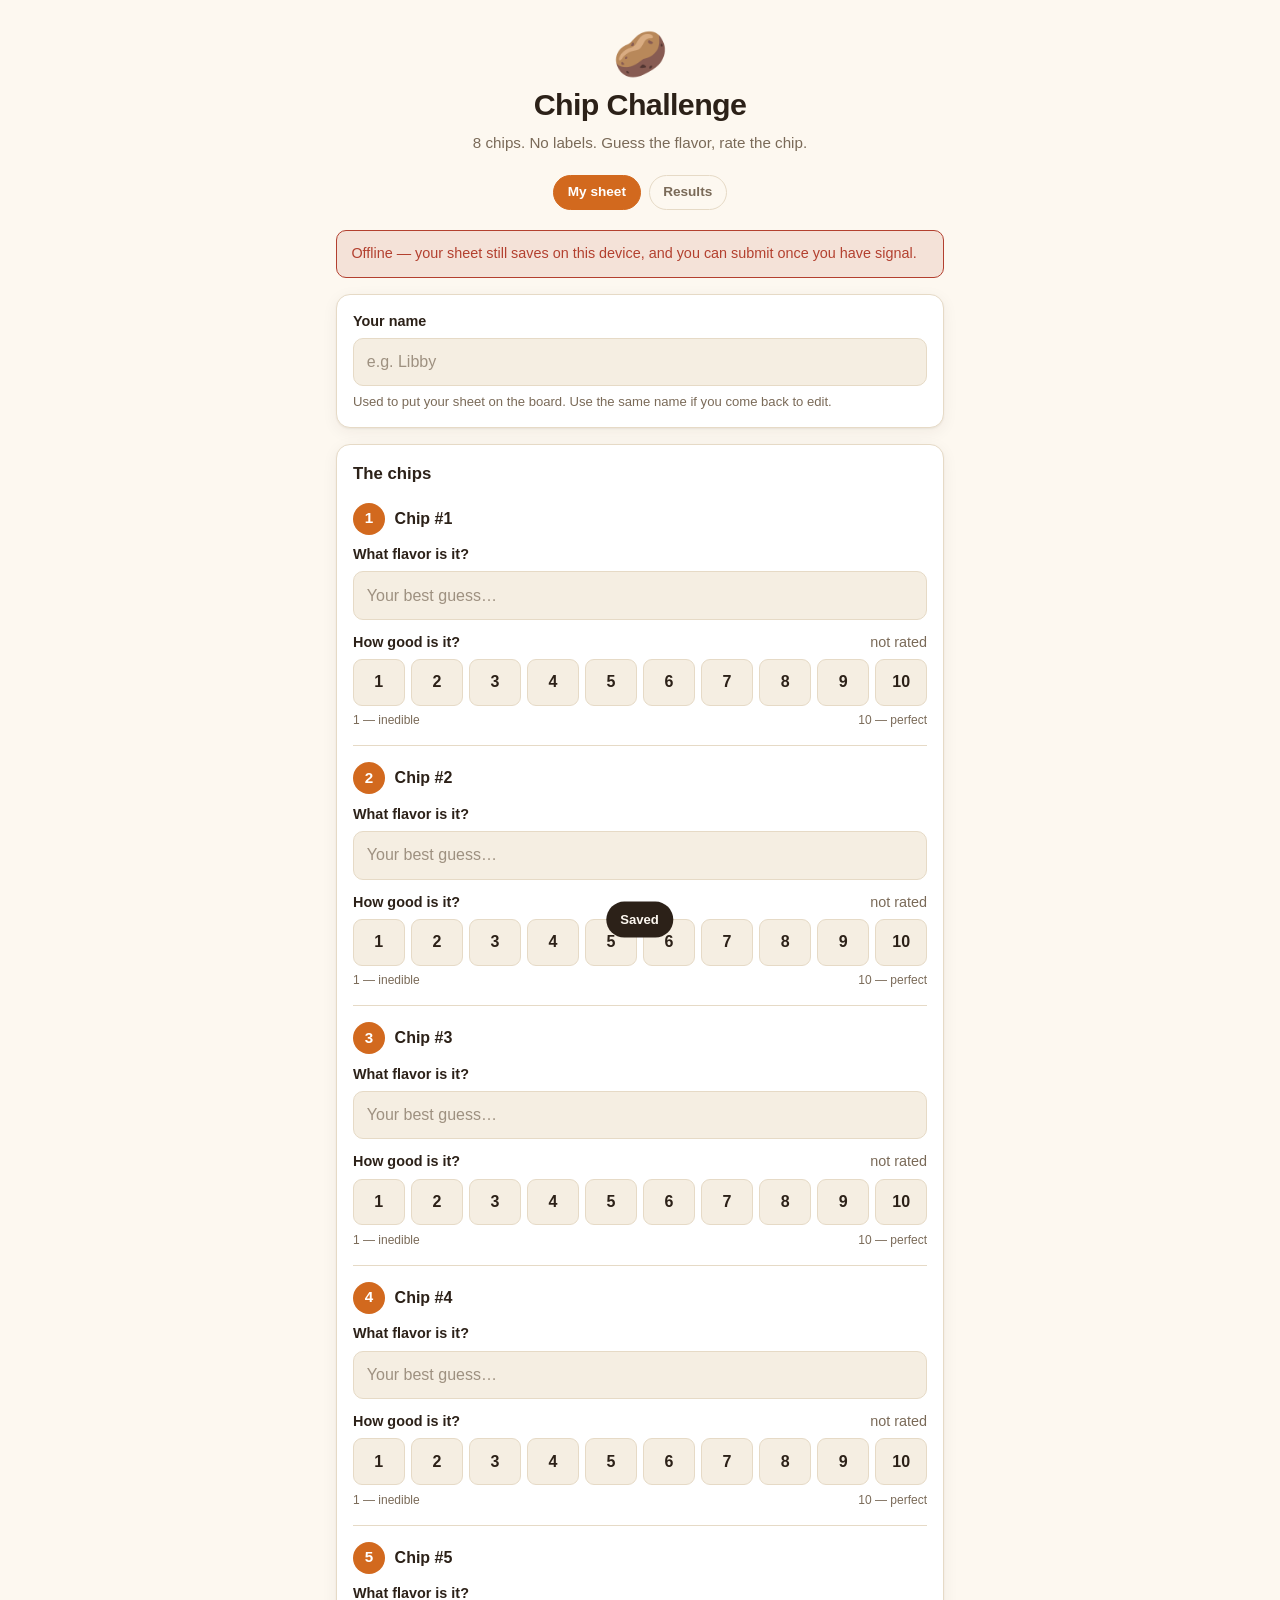
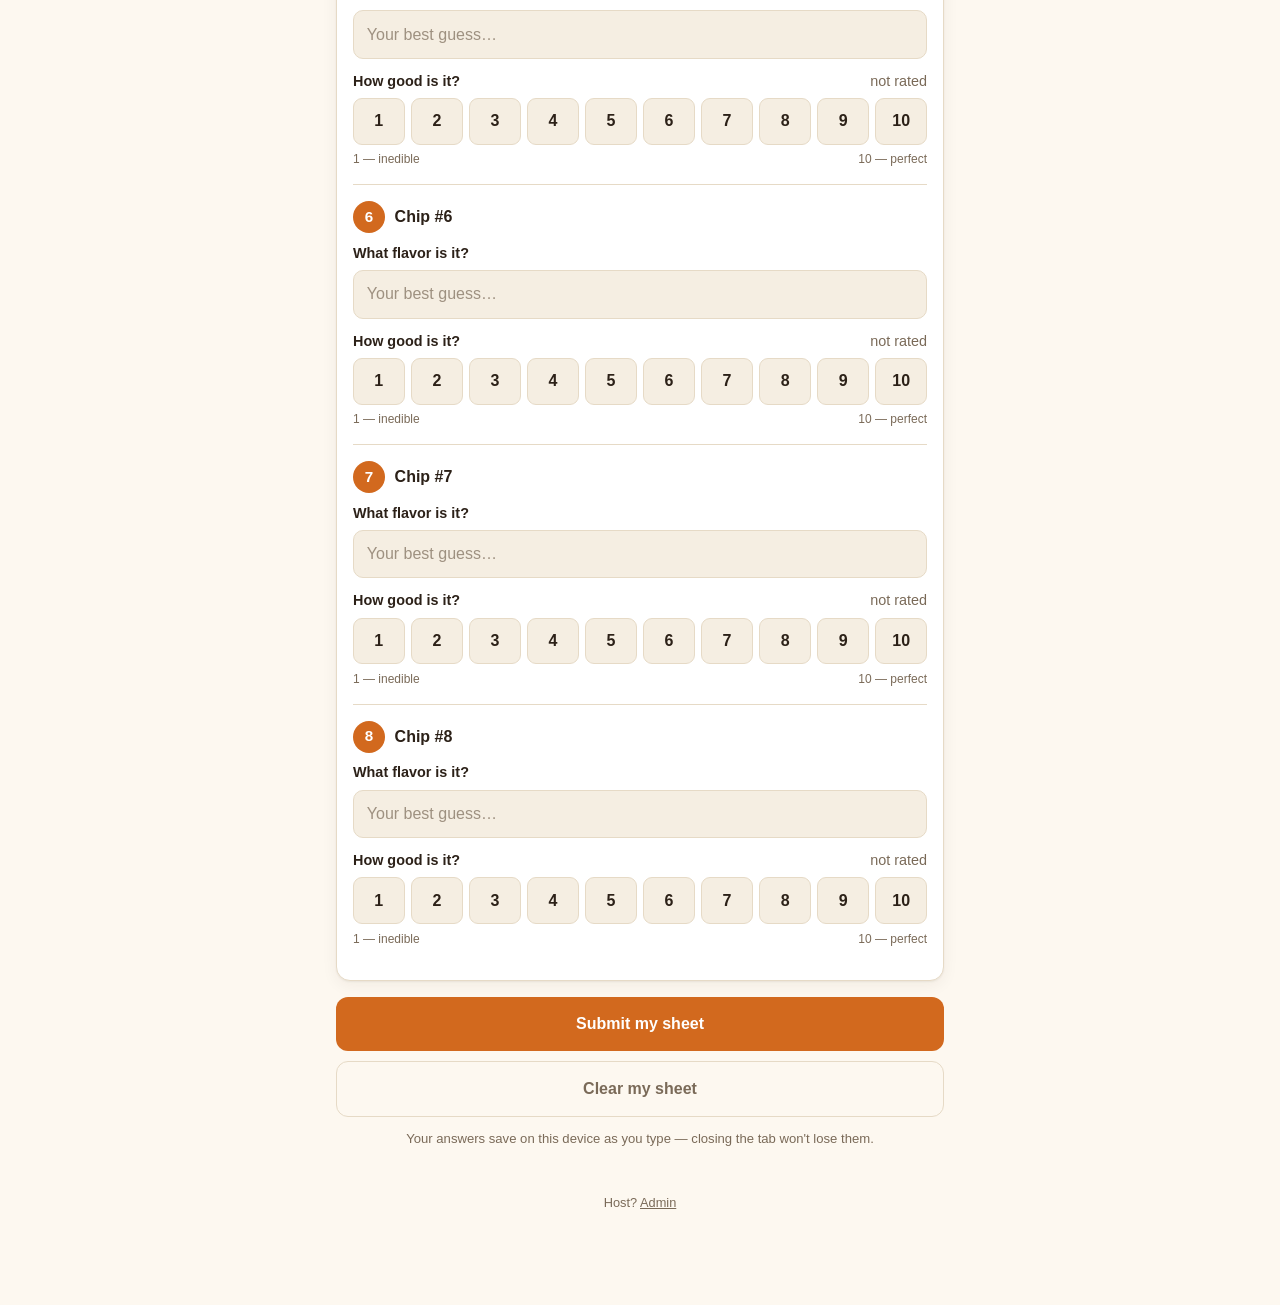
==== index.html @ 3f06c327 "Chip Challenge — blind chip taste test scorecard Eight unlabeled chips: guests guess the flavor and " ====
<!DOCTYPE html>
<html lang="en">
<head>
<meta charset="utf-8">
<meta name="viewport" content="width=device-width, initial-scale=1">
<title>Chip Challenge — Blind Taste Test</title>
<meta name="description" content="Guess the flavor, rank the chip. A blind taste test scorecard.">
<meta name="theme-color" content="#d2691e">
<link rel="icon" href="data:image/svg+xml,<svg xmlns='http://www.w3.org/2000/svg' viewBox='0 0 100 100'><text y='.9em' font-size='90'>🥔</text></svg>">
<link rel="stylesheet" href="css/style.css">
</head>
<body>

<header class="hero">
  <span class="chip-emoji">🥔</span>
  <h1 id="event-name">Chip Challenge</h1>
  <p id="tagline">No labels. Guess the flavor, rate the chip.</p>
</header>

<main class="wrap">

  <nav class="tabs">
    <a href="index.html" class="active">My sheet</a>
    <a href="results.html" id="results-link">Results</a>
  </nav>

  <div id="banner" class="banner"></div>

  <form id="sheet" autocomplete="off">

    <section class="card">
      <label class="field" for="player-name">Your name</label>
      <input type="text" id="player-name" name="player-name" placeholder="e.g. Libby"
             maxlength="40" autocapitalize="words" required>
      <p class="hint">Used to put your sheet on the board. Use the same name if you come back to edit.</p>
    </section>

    <section class="card" id="chips">
      <h2>The chips</h2>
      <!-- rows injected by js/form.js -->
    </section>

    <button type="submit" class="btn" id="submit-btn">Submit my sheet</button>
    <button type="button" class="btn ghost" id="clear-btn">Clear my sheet</button>

    <p class="hint" style="text-align:center;margin-top:.75rem">
      Your answers save on this device as you type — closing the tab won't lose them.
    </p>
  </form>

</main>

<div class="saved-pill" id="saved-pill">Saved</div>

<footer class="foot">
  <p>Host? <a href="admin.html">Admin</a></p>
</footer>

<script src="js/config.js"></script>
<script src="js/form.js"></script>
</body>
</html>
---- css/style.css ----
/* Chip Challenge — one stylesheet for all three pages. Mobile first:
   most people will fill this in one-handed, holding a chip in the other. */

:root {
  --bg:        #fdf8f0;
  --bg-card:   #ffffff;
  --bg-sunk:   #f5eee2;
  --ink:       #2c2118;
  --ink-soft:  #7a6a58;
  --line:      #e6dac6;
  --accent:    #d2691e;   /* paprika */
  --gold:      #e0a800;
  --good:      #2e7d4f;
  --bad:       #b3402f;
  --shadow:    0 1px 2px rgba(44,33,24,.06), 0 4px 16px rgba(44,33,24,.06);
  --radius:    14px;
}

@media (prefers-color-scheme: dark) {
  :root {
    --bg:        #17130f;
    --bg-card:   #221c16;
    --bg-sunk:   #2c241c;
    --ink:       #f2e9dc;
    --ink-soft:  #a8988a;
    --line:      #3a3027;
    --accent:    #f08b3a;
    --gold:      #f5c542;
    --good:      #5cbb85;
    --bad:       #e8735c;
    --shadow:    0 1px 2px rgba(0,0,0,.3), 0 4px 18px rgba(0,0,0,.35);
  }
}

* { box-sizing: border-box; }

body {
  margin: 0;
  padding: 0 0 5rem;
  background: var(--bg);
  color: var(--ink);
  font: 16px/1.5 ui-rounded, "SF Pro Rounded", -apple-system, BlinkMacSystemFont,
        "Segoe UI", Roboto, "Helvetica Neue", sans-serif;
  -webkit-text-size-adjust: 100%;
}

.wrap { max-width: 640px; margin: 0 auto; padding: 0 1rem; }
.wide { max-width: 900px; }

/* ------------------------------------------------------------------ header */

header.hero {
  text-align: center;
  padding: 2rem 1rem 1.25rem;
}
header.hero .chip-emoji { font-size: 2.75rem; line-height: 1; display: block; }
header.hero h1 {
  margin: .4rem 0 .25rem;
  font-size: 1.9rem;
  letter-spacing: -.02em;
}
header.hero p { margin: 0; color: var(--ink-soft); font-size: .95rem; }

/* ------------------------------------------------------------------ cards */

.card {
  background: var(--bg-card);
  border: 1px solid var(--line);
  border-radius: var(--radius);
  box-shadow: var(--shadow);
  padding: 1rem;
  margin-bottom: 1rem;
}

.card h2 { margin: 0 0 .75rem; font-size: 1.05rem; }

/* ------------------------------------------------------------------ inputs */

label.field { display: block; margin-bottom: .35rem; font-weight: 600; font-size: .9rem; }

input[type="text"] {
  width: 100%;
  padding: .7rem .8rem;
  font: inherit;
  color: var(--ink);
  background: var(--bg-sunk);
  border: 1px solid var(--line);
  border-radius: 10px;
}
input[type="text"]:focus {
  outline: 2px solid var(--accent);
  outline-offset: 1px;
  background: var(--bg-card);
}
input::placeholder { color: var(--ink-soft); opacity: .7; }

.hint { font-size: .82rem; color: var(--ink-soft); margin: .35rem 0 0; }

/* ------------------------------------------------------------------ chip rows */

.chip-row { border-top: 1px solid var(--line); padding: 1rem 0; }
.chip-row:first-of-type { border-top: 0; padding-top: .25rem; }

.chip-head {
  display: flex;
  align-items: center;
  gap: .6rem;
  margin-bottom: .6rem;
}
.chip-badge {
  flex: 0 0 auto;
  width: 2rem; height: 2rem;
  border-radius: 50%;
  background: var(--accent);
  color: #fff;
  font-weight: 700;
  display: grid;
  place-items: center;
  font-size: .95rem;
}
.chip-head .chip-title { font-weight: 700; }

.rank-label {
  display: flex;
  justify-content: space-between;
  align-items: baseline;
  margin: .75rem 0 .35rem;
  font-weight: 600;
  font-size: .9rem;
}
.rank-label .rank-readout { color: var(--accent); font-variant-numeric: tabular-nums; }
.rank-label .rank-readout.empty { color: var(--ink-soft); font-weight: 400; }

.ranks {
  display: grid;
  grid-template-columns: repeat(5, 1fr);
  gap: .4rem;
}
@media (min-width: 520px) { .ranks { grid-template-columns: repeat(10, 1fr); } }

.ranks button {
  appearance: none;
  padding: .65rem 0;
  font: inherit;
  font-weight: 600;
  font-variant-numeric: tabular-nums;
  color: var(--ink);
  background: var(--bg-sunk);
  border: 1px solid var(--line);
  border-radius: 9px;
  cursor: pointer;
  transition: transform .06s ease, background .12s ease;
}
.ranks button:active { transform: scale(.94); }
.ranks button[aria-pressed="true"] {
  background: var(--accent);
  border-color: var(--accent);
  color: #fff;
}

.scale-ends {
  display: flex;
  justify-content: space-between;
  font-size: .75rem;
  color: var(--ink-soft);
  margin-top: .35rem;
}

/* ------------------------------------------------------------------ buttons */

.btn {
  display: inline-flex;
  align-items: center;
  justify-content: center;
  gap: .45rem;
  width: 100%;
  padding: .95rem 1rem;
  font: inherit;
  font-weight: 700;
  color: #fff;
  background: var(--accent);
  border: 0;
  border-radius: 12px;
  cursor: pointer;
}
.btn:disabled { opacity: .5; cursor: not-allowed; }
.btn.secondary {
  background: transparent;
  color: var(--accent);
  border: 1.5px solid var(--accent);
}
.btn.ghost {
  background: transparent;
  color: var(--ink-soft);
  border: 1px solid var(--line);
  font-weight: 600;
}
.btn + .btn { margin-top: .6rem; }

/* ------------------------------------------------------------------ status */

.saved-pill {
  position: fixed;
  left: 50%;
  bottom: 1rem;
  transform: translateX(-50%) translateY(150%);
  background: var(--ink);
  color: var(--bg);
  padding: .5rem .9rem;
  border-radius: 999px;
  font-size: .82rem;
  font-weight: 600;
  transition: transform .25s ease;
  z-index: 40;
  pointer-events: none;
}
.saved-pill.show { transform: translateX(-50%) translateY(0); }

.banner {
  border-radius: 10px;
  padding: .75rem .9rem;
  font-size: .9rem;
  margin-bottom: 1rem;
  border: 1px solid;
}
.banner.info  { background: color-mix(in srgb, var(--accent) 10%, transparent); border-color: var(--accent); }
.banner.error { background: color-mix(in srgb, var(--bad) 12%, transparent);   border-color: var(--bad); color: var(--bad); }
.banner.ok    { background: color-mix(in srgb, var(--good) 12%, transparent);  border-color: var(--good); }
.banner:empty { display: none; }

/* ------------------------------------------------------------------ results */

.locked {
  text-align: center;
  padding: 3rem 1rem;
  color: var(--ink-soft);
}
.locked .lock-emoji { font-size: 3rem; display: block; margin-bottom: .5rem; }

.stat-strip {
  display: grid;
  grid-template-columns: repeat(auto-fit, minmax(120px, 1fr));
  gap: .6rem;
  margin-bottom: 1rem;
}
.stat {
  background: var(--bg-card);
  border: 1px solid var(--line);
  border-radius: var(--radius);
  padding: .8rem;
  text-align: center;
}
.stat .n { font-size: 1.6rem; font-weight: 800; line-height: 1.1; font-variant-numeric: tabular-nums; }
.stat .k { font-size: .75rem; color: var(--ink-soft); text-transform: uppercase; letter-spacing: .04em; }

table.tbl { width: 100%; border-collapse: collapse; font-size: .9rem; }
table.tbl th, table.tbl td {
  text-align: left;
  padding: .55rem .5rem;
  border-bottom: 1px solid var(--line);
  vertical-align: top;
}
table.tbl th { font-size: .75rem; text-transform: uppercase; letter-spacing: .04em; color: var(--ink-soft); }
table.tbl td.num, table.tbl th.num { text-align: right; font-variant-numeric: tabular-nums; }
.scroll-x { overflow-x: auto; margin: 0 -.25rem; padding: 0 .25rem; }

.medal { font-size: 1rem; }

.bar {
  height: 7px;
  border-radius: 4px;
  background: var(--accent);
  min-width: 3px;
  display: block;
}
.bar-cell { width: 42%; }
.bar-wrap { background: var(--bg-sunk); border-radius: 4px; }

/* On a phone the bar is the first thing worth losing — the numbers stay. */
@media (max-width: 479px) {
  .bar-cell { display: none; }
}

/* Name in a fixed gutter, guess free to wrap in the rest, verdict on its own
   line underneath. A flex row here squeezed long flavors to one word per line. */
.guess {
  display: grid;
  grid-template-columns: 5.5rem 1fr;
  column-gap: .5rem;
  row-gap: .15rem;
  align-items: baseline;
  padding: .45rem 0;
  border-bottom: 1px dashed var(--line);
  font-size: .9rem;
}
.guess:last-child { border-bottom: 0; }
.guess .who { font-weight: 700; overflow-wrap: anywhere; }
.guess .what { overflow-wrap: anywhere; }
.guess .what.blank { color: var(--ink-soft); font-style: italic; }
.guess .meta {
  grid-column: 2;
  display: flex;
  align-items: center;
  gap: .4rem;
  flex-wrap: wrap;
}
.guess .note { grid-column: 2; font-style: italic; }

@media (min-width: 520px) {
  .guess { grid-template-columns: 6.5rem 1fr auto; }
  .guess .meta { grid-column: 3; grid-row: 1; }
}
.mark { font-weight: 700; }
.mark.yes { color: var(--good); }
.mark.no  { color: var(--bad); }

.tag {
  font-size: .68rem;
  text-transform: uppercase;
  letter-spacing: .05em;
  padding: .1rem .4rem;
  border-radius: 5px;
  border: 1px solid var(--line);
  color: var(--ink-soft);
}
.tag.claude { border-color: var(--accent); color: var(--accent); }
.tag.host   { border-color: var(--gold);   color: var(--gold); }

.answer-line {
  background: var(--bg-sunk);
  border-radius: 9px;
  padding: .5rem .7rem;
  margin-bottom: .6rem;
  font-size: .92rem;
}
.answer-line strong { color: var(--accent); }

details.chip-detail { border-top: 1px solid var(--line); padding: .35rem 0; }
details.chip-detail > summary {
  cursor: pointer;
  padding: .6rem .2rem;
  font-weight: 700;
  display: flex;
  align-items: center;
  gap: .5rem;
  list-style: none;
}
details.chip-detail > summary::-webkit-details-marker { display: none; }
details.chip-detail > summary::after { content: '▾'; margin-left: auto; color: var(--ink-soft); }
details.chip-detail[open] > summary::after { content: '▴'; }
details.chip-detail .avg { color: var(--ink-soft); font-weight: 500; font-size: .85rem; }

nav.tabs {
  display: flex;
  gap: .5rem;
  justify-content: center;
  margin-bottom: 1.25rem;
  flex-wrap: wrap;
}
nav.tabs a {
  text-decoration: none;
  color: var(--ink-soft);
  border: 1px solid var(--line);
  padding: .4rem .85rem;
  border-radius: 999px;
  font-size: .85rem;
  font-weight: 600;
}
nav.tabs a.active { background: var(--accent); border-color: var(--accent); color: #fff; }

footer.foot {
  text-align: center;
  color: var(--ink-soft);
  font-size: .8rem;
  padding: 2rem 1rem 0;
}
footer.foot a { color: var(--ink-soft); }

/* ------------------------------------------------------------------ admin */

.admin-answer-row {
  display: flex;
  align-items: center;
  gap: .6rem;
  margin-bottom: .5rem;
}
.admin-answer-row .chip-badge { width: 1.75rem; height: 1.75rem; font-size: .85rem; }

.switch-row {
  display: flex;
  align-items: center;
  justify-content: space-between;
  gap: 1rem;
  padding: .5rem 0;
}
.switch-row .switch-label { font-weight: 700; }
.switch-row .switch-sub { font-size: .82rem; color: var(--ink-soft); font-weight: 400; }

.toggle-correct {
  appearance: none;
  border: 1px solid var(--line);
  background: var(--bg-sunk);
  color: var(--ink-soft);
  border-radius: 6px;
  padding: .1rem .45rem;
  font: inherit;
  font-size: .75rem;
  cursor: pointer;
}
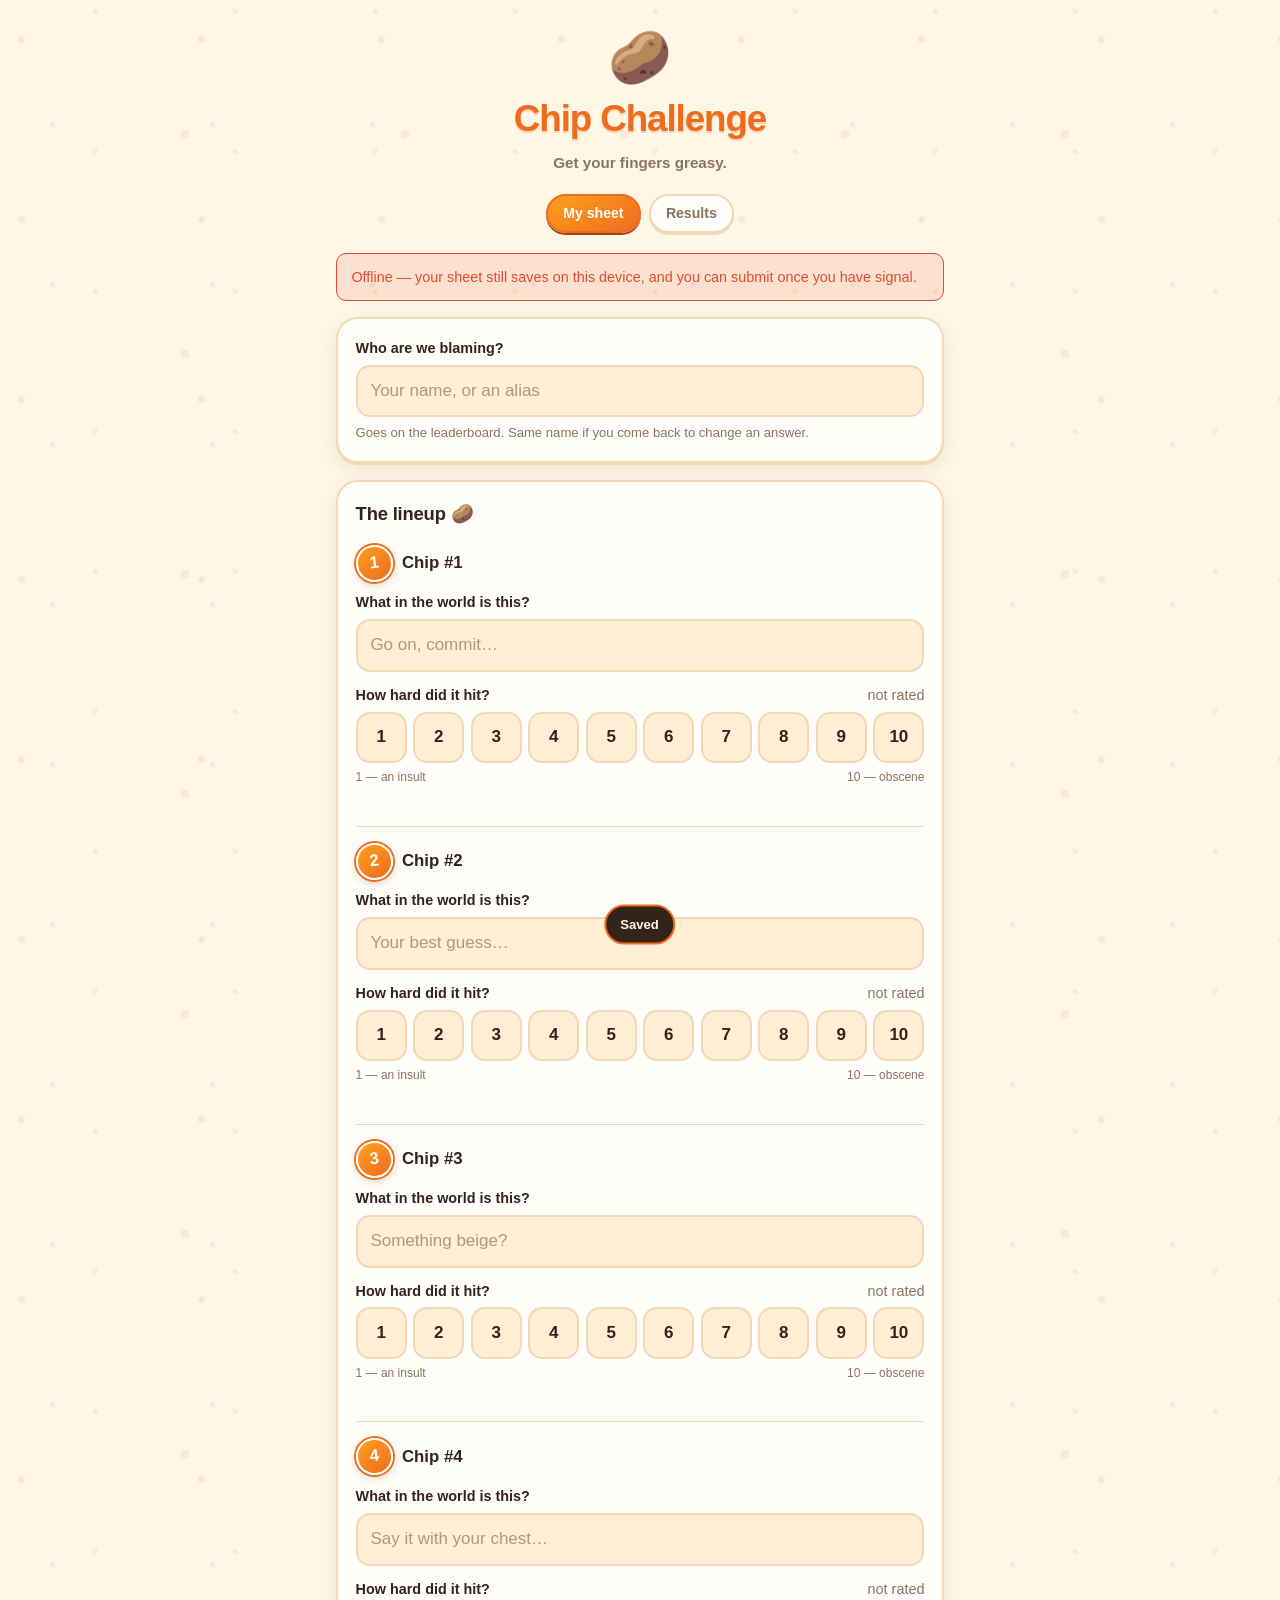
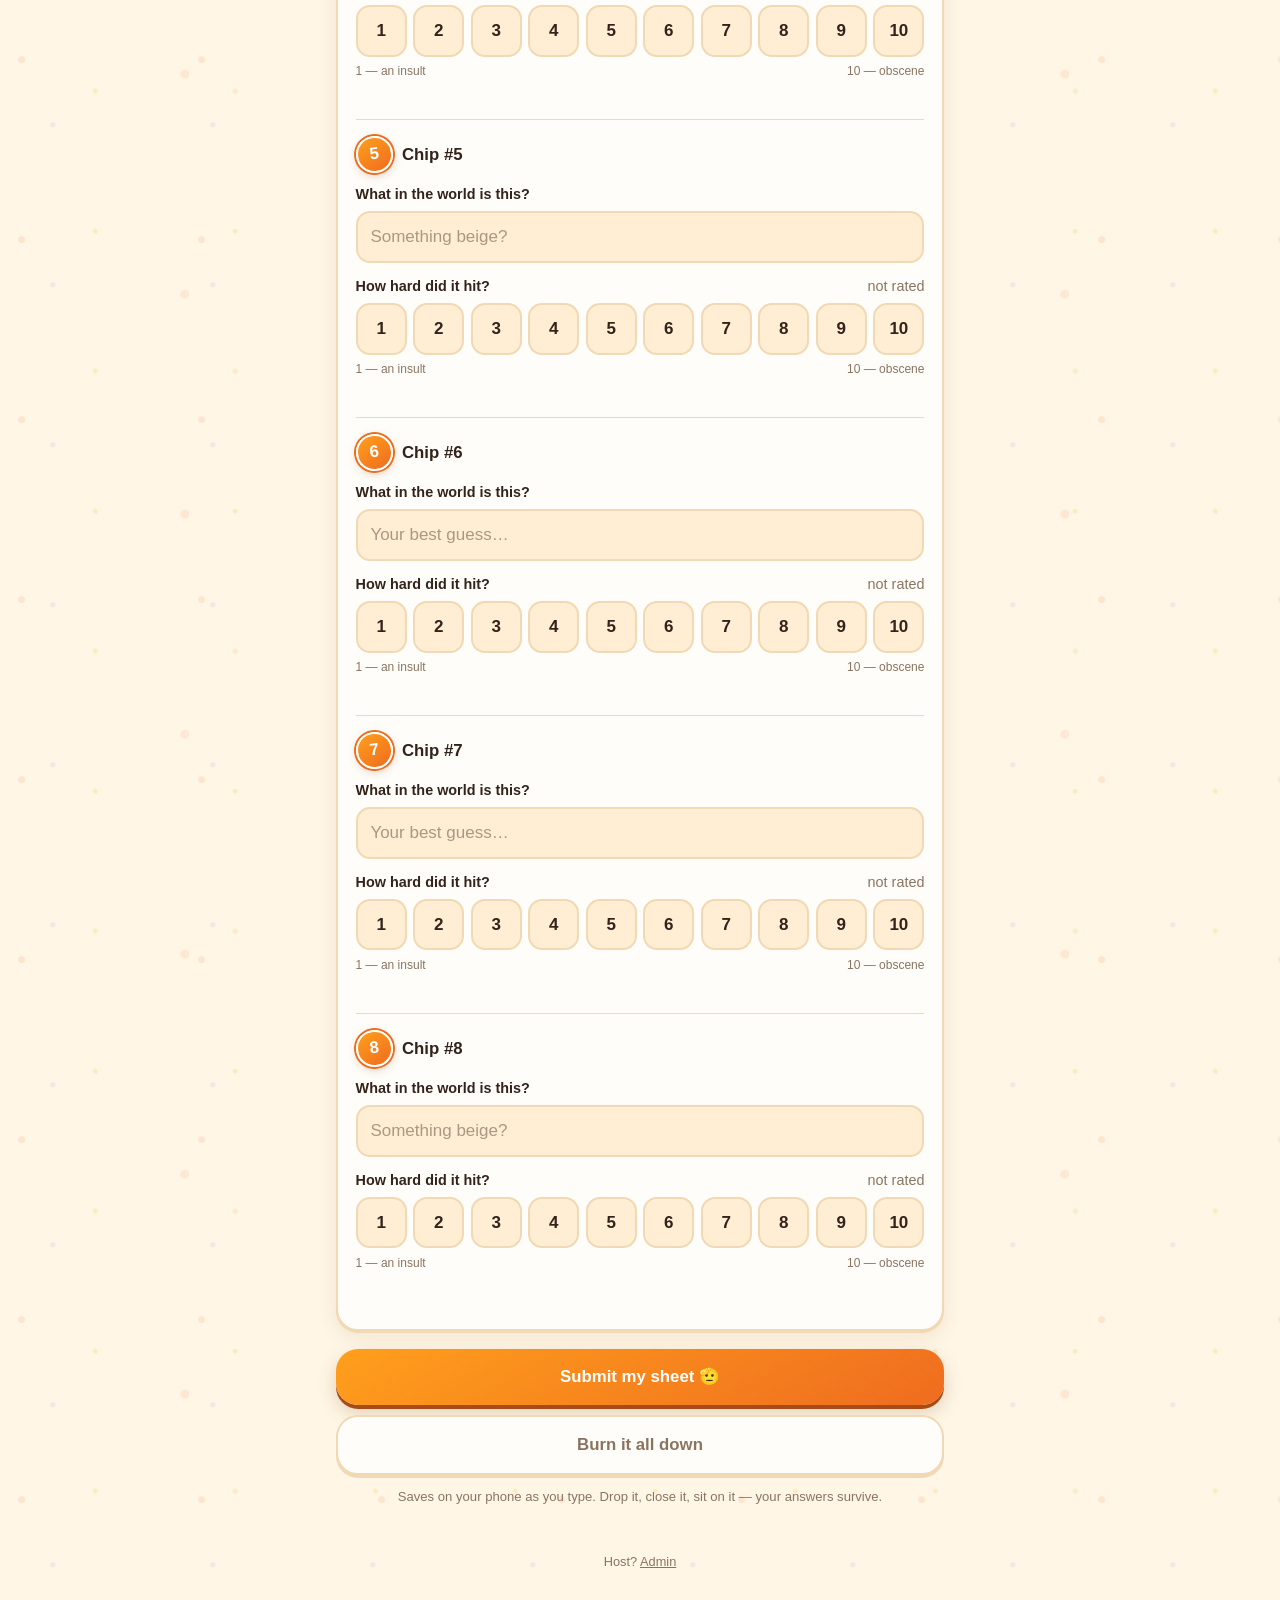
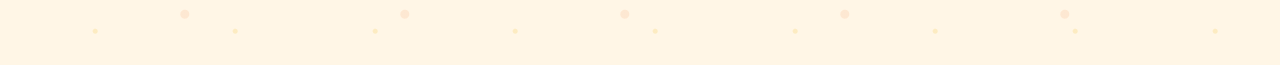
==== commit b4737dd2: "Give it a personality: bubbly styling and jokes for grown-ups Chunkier everything — 22px radii, stic" ====
--- a/index.html
+++ b/index.html
@@ -7,14 +7,14 @@
 <meta name="description" content="Guess the flavor, rank the chip. A blind taste test scorecard.">
 <meta name="theme-color" content="#d2691e">
 <link rel="icon" href="data:image/svg+xml,<svg xmlns='http://www.w3.org/2000/svg' viewBox='0 0 100 100'><text y='.9em' font-size='90'>🥔</text></svg>">
-<link rel="stylesheet" href="css/style.css">
+<link rel="stylesheet" href="css/style.css?v=202608161436">
 </head>
 <body>
 
 <header class="hero">
   <span class="chip-emoji">🥔</span>
   <h1 id="event-name">Chip Challenge</h1>
-  <p id="tagline">No labels. Guess the flavor, rate the chip.</p>
+  <p id="tagline" class="tagline">No labels. Guess the flavor, rate the chip.</p>
 </header>
 
 <main class="wrap">
@@ -29,22 +29,22 @@
   <form id="sheet" autocomplete="off">
 
     <section class="card">
-      <label class="field" for="player-name">Your name</label>
-      <input type="text" id="player-name" name="player-name" placeholder="e.g. Libby"
+      <label class="field" for="player-name">Who are we blaming?</label>
+      <input type="text" id="player-name" name="player-name" placeholder="Your name, or an alias"
              maxlength="40" autocapitalize="words" required>
-      <p class="hint">Used to put your sheet on the board. Use the same name if you come back to edit.</p>
+      <p class="hint">Goes on the leaderboard. Same name if you come back to change an answer.</p>
     </section>
 
     <section class="card" id="chips">
-      <h2>The chips</h2>
+      <h2>The lineup 🥔</h2>
       <!-- rows injected by js/form.js -->
     </section>
 
-    <button type="submit" class="btn" id="submit-btn">Submit my sheet</button>
-    <button type="button" class="btn ghost" id="clear-btn">Clear my sheet</button>
+    <button type="submit" class="btn" id="submit-btn">Submit my sheet 🫡</button>
+    <button type="button" class="btn ghost" id="clear-btn">Burn it all down</button>
 
     <p class="hint" style="text-align:center;margin-top:.75rem">
-      Your answers save on this device as you type — closing the tab won't lose them.
+      Saves on your phone as you type. Drop it, close it, sit on it — your answers survive.
     </p>
   </form>
 
@@ -56,7 +56,8 @@
   <p>Host? <a href="admin.html">Admin</a></p>
 </footer>
 
-<script src="js/config.js"></script>
-<script src="js/form.js"></script>
+<script src="js/config.js?v=202608161436"></script>
+<script src="js/flavor.js?v=202608161436"></script>
+<script src="js/form.js?v=202608161436"></script>
 </body>
 </html>
--- a/css/style.css
+++ b/css/style.css
@@ -2,33 +2,40 @@
    most people will fill this in one-handed, holding a chip in the other. */
 
 :root {
-  --bg:        #fdf8f0;
-  --bg-card:   #ffffff;
-  --bg-sunk:   #f5eee2;
-  --ink:       #2c2118;
-  --ink-soft:  #7a6a58;
-  --line:      #e6dac6;
-  --accent:    #d2691e;   /* paprika */
-  --gold:      #e0a800;
-  --good:      #2e7d4f;
-  --bad:       #b3402f;
-  --shadow:    0 1px 2px rgba(44,33,24,.06), 0 4px 16px rgba(44,33,24,.06);
-  --radius:    14px;
+  --bg:        #fff6e6;
+  --bg-card:   #fffdf9;
+  --bg-sunk:   #ffeed4;
+  --ink:       #33231a;
+  --ink-soft:  #8a7460;
+  --line:      #f0d9b4;
+  --accent:    #ef6c1f;   /* nacho orange */
+  --accent-2:  #ff9f1c;   /* cheese dust */
+  --grape:     #8b5cf6;   /* soda purple */
+  --gold:      #f2b705;
+  --good:      #2f9e5f;
+  --bad:       #e04b32;
+  --shadow:    0 2px 0 var(--line), 0 6px 18px rgba(120,72,20,.10);
+  --shadow-pop:0 4px 0 var(--line), 0 10px 24px rgba(120,72,20,.16);
+  --radius:    22px;
+  --radius-sm: 14px;
 }
 
 @media (prefers-color-scheme: dark) {
   :root {
-    --bg:        #17130f;
-    --bg-card:   #221c16;
-    --bg-sunk:   #2c241c;
-    --ink:       #f2e9dc;
-    --ink-soft:  #a8988a;
-    --line:      #3a3027;
-    --accent:    #f08b3a;
-    --gold:      #f5c542;
-    --good:      #5cbb85;
-    --bad:       #e8735c;
-    --shadow:    0 1px 2px rgba(0,0,0,.3), 0 4px 18px rgba(0,0,0,.35);
+    --bg:        #1a1410;
+    --bg-card:   #261e18;
+    --bg-sunk:   #33281f;
+    --ink:       #fdf0e0;
+    --ink-soft:  #b6a293;
+    --line:      #46372b;
+    --accent:    #ff8f43;
+    --accent-2:  #ffb454;
+    --grape:     #a78bfa;
+    --gold:      #ffd166;
+    --good:      #5fd18f;
+    --bad:       #ff7a5f;
+    --shadow:    0 2px 0 var(--line), 0 6px 18px rgba(0,0,0,.4);
+    --shadow-pop:0 4px 0 var(--line), 0 10px 24px rgba(0,0,0,.5);
   }
 }
 
@@ -37,9 +44,16 @@
 body {
   margin: 0;
   padding: 0 0 5rem;
-  background: var(--bg);
+  background-color: var(--bg);
+  /* Scattered crumbs. Cheap, tiles forever, no image request. */
+  background-image:
+    radial-gradient(circle at 12% 22%, color-mix(in srgb, var(--accent) 12%, transparent) 0 3px, transparent 4px),
+    radial-gradient(circle at 68% 8%,  color-mix(in srgb, var(--gold)   16%, transparent) 0 2px, transparent 3px),
+    radial-gradient(circle at 84% 61%, color-mix(in srgb, var(--accent) 10%, transparent) 0 4px, transparent 5px),
+    radial-gradient(circle at 33% 78%, color-mix(in srgb, var(--grape)  10%, transparent) 0 2px, transparent 3px);
+  background-size: 180px 180px, 140px 140px, 220px 220px, 160px 160px;
   color: var(--ink);
-  font: 16px/1.5 ui-rounded, "SF Pro Rounded", -apple-system, BlinkMacSystemFont,
+  font: 17px/1.55 ui-rounded, "SF Pro Rounded", -apple-system, BlinkMacSystemFont,
         "Segoe UI", Roboto, "Helvetica Neue", sans-serif;
   -webkit-text-size-adjust: 100%;
 }
@@ -53,11 +67,27 @@
   text-align: center;
   padding: 2rem 1rem 1.25rem;
 }
-header.hero .chip-emoji { font-size: 2.75rem; line-height: 1; display: block; }
+header.hero .chip-emoji {
+  font-size: 3.2rem;
+  line-height: 1;
+  display: block;
+  animation: wobble 3.2s ease-in-out infinite;
+  transform-origin: 50% 80%;
+}
+@keyframes wobble {
+  0%, 100% { transform: rotate(-6deg) translateY(0); }
+  50%      { transform: rotate(6deg)  translateY(-6px); }
+}
+@media (prefers-reduced-motion: reduce) {
+  header.hero .chip-emoji { animation: none; }
+}
 header.hero h1 {
   margin: .4rem 0 .25rem;
-  font-size: 1.9rem;
-  letter-spacing: -.02em;
+  font-size: 2.3rem;
+  font-weight: 900;
+  letter-spacing: -.03em;
+  color: var(--accent);
+  text-shadow: 0 2px 0 color-mix(in srgb, var(--accent) 25%, transparent);
 }
 header.hero p { margin: 0; color: var(--ink-soft); font-size: .95rem; }
 
@@ -65,29 +95,31 @@
 
 .card {
   background: var(--bg-card);
-  border: 1px solid var(--line);
+  border: 2px solid var(--line);
   border-radius: var(--radius);
   box-shadow: var(--shadow);
-  padding: 1rem;
-  margin-bottom: 1rem;
-}
-
-.card h2 { margin: 0 0 .75rem; font-size: 1.05rem; }
+  padding: 1.1rem;
+  margin-bottom: 1.1rem;
+}
+
+.card h2 { margin: 0 0 .75rem; font-size: 1.15rem; font-weight: 800; letter-spacing: -.01em; }
 
 /* ------------------------------------------------------------------ inputs */
 
 label.field { display: block; margin-bottom: .35rem; font-weight: 600; font-size: .9rem; }
 
-input[type="text"] {
+input[type="text"],
+input[type="password"] {
   width: 100%;
   padding: .7rem .8rem;
   font: inherit;
   color: var(--ink);
   background: var(--bg-sunk);
-  border: 1px solid var(--line);
-  border-radius: 10px;
-}
-input[type="text"]:focus {
+  border: 2px solid var(--line);
+  border-radius: var(--radius-sm);
+}
+input[type="text"]:focus,
+input[type="password"]:focus {
   outline: 2px solid var(--accent);
   outline-offset: 1px;
   background: var(--bg-card);
@@ -109,16 +141,19 @@
 }
 .chip-badge {
   flex: 0 0 auto;
-  width: 2rem; height: 2rem;
+  width: 2.3rem; height: 2.3rem;
   border-radius: 50%;
-  background: var(--accent);
+  background: linear-gradient(150deg, var(--accent-2), var(--accent));
   color: #fff;
-  font-weight: 700;
+  font-weight: 900;
   display: grid;
   place-items: center;
-  font-size: .95rem;
-}
-.chip-head .chip-title { font-weight: 700; }
+  font-size: 1.05rem;
+  border: 2px solid var(--bg-card);
+  box-shadow: 0 0 0 2px var(--accent), 0 3px 8px rgba(120,72,20,.25);
+  transform: rotate(-7deg);
+}
+.chip-head .chip-title { font-weight: 800; font-size: 1.05rem; }
 
 .rank-label {
   display: flex;
@@ -146,16 +181,18 @@
   font-variant-numeric: tabular-nums;
   color: var(--ink);
   background: var(--bg-sunk);
-  border: 1px solid var(--line);
-  border-radius: 9px;
+  border: 2px solid var(--line);
+  border-radius: var(--radius-sm);
   cursor: pointer;
-  transition: transform .06s ease, background .12s ease;
-}
-.ranks button:active { transform: scale(.94); }
+  transition: transform .12s cubic-bezier(.34,1.56,.64,1), background .12s ease, box-shadow .12s ease;
+}
+.ranks button:active { transform: scale(.9); }
 .ranks button[aria-pressed="true"] {
-  background: var(--accent);
+  background: linear-gradient(150deg, var(--accent-2), var(--accent));
   border-color: var(--accent);
   color: #fff;
+  transform: scale(1.12) rotate(-3deg);
+  box-shadow: 0 4px 10px color-mix(in srgb, var(--accent) 45%, transparent);
 }
 
 .scale-ends {
@@ -176,24 +213,33 @@
   width: 100%;
   padding: .95rem 1rem;
   font: inherit;
-  font-weight: 700;
+  font-weight: 800;
+  font-size: 1.05rem;
   color: #fff;
-  background: var(--accent);
+  background: linear-gradient(150deg, var(--accent-2), var(--accent));
   border: 0;
-  border-radius: 12px;
+  border-radius: var(--radius);
   cursor: pointer;
+  box-shadow: 0 4px 0 color-mix(in srgb, var(--accent) 70%, #000), 0 8px 18px rgba(120,72,20,.22);
+  transition: transform .1s ease, box-shadow .1s ease;
+}
+.btn:active {
+  transform: translateY(3px);
+  box-shadow: 0 1px 0 color-mix(in srgb, var(--accent) 70%, #000), 0 4px 10px rgba(120,72,20,.2);
 }
 .btn:disabled { opacity: .5; cursor: not-allowed; }
 .btn.secondary {
-  background: transparent;
+  background: var(--bg-card);
   color: var(--accent);
-  border: 1.5px solid var(--accent);
+  border: 2.5px solid var(--accent);
+  box-shadow: 0 4px 0 color-mix(in srgb, var(--accent) 35%, transparent);
 }
 .btn.ghost {
-  background: transparent;
-  color: var(--ink-soft);
-  border: 1px solid var(--line);
-  font-weight: 600;
+  background: var(--bg-card);
+  color: var(--ink-soft);
+  border: 2px solid var(--line);
+  font-weight: 700;
+  box-shadow: 0 3px 0 var(--line);
 }
 .btn + .btn { margin-top: .6rem; }
 
@@ -201,6 +247,7 @@
 
 .saved-pill {
   position: fixed;
+  border: 2px solid var(--accent);
   left: 50%;
   bottom: 1rem;
   transform: translateX(-50%) translateY(150%);
@@ -245,10 +292,11 @@
 }
 .stat {
   background: var(--bg-card);
-  border: 1px solid var(--line);
+  border: 2px solid var(--line);
   border-radius: var(--radius);
-  padding: .8rem;
+  padding: .85rem .8rem;
   text-align: center;
+  box-shadow: var(--shadow);
 }
 .stat .n { font-size: 1.6rem; font-weight: 800; line-height: 1.1; font-variant-numeric: tabular-nums; }
 .stat .k { font-size: .75rem; color: var(--ink-soft); text-transform: uppercase; letter-spacing: .04em; }
@@ -328,7 +376,8 @@
 
 .answer-line {
   background: var(--bg-sunk);
-  border-radius: 9px;
+  border: 2px solid var(--line);
+  border-radius: var(--radius-sm);
   padding: .5rem .7rem;
   margin-bottom: .6rem;
   font-size: .92rem;
@@ -360,13 +409,20 @@
 nav.tabs a {
   text-decoration: none;
   color: var(--ink-soft);
-  border: 1px solid var(--line);
-  padding: .4rem .85rem;
+  background: var(--bg-card);
+  border: 2px solid var(--line);
+  padding: .4rem .95rem;
   border-radius: 999px;
-  font-size: .85rem;
-  font-weight: 600;
-}
-nav.tabs a.active { background: var(--accent); border-color: var(--accent); color: #fff; }
+  font-size: .88rem;
+  font-weight: 700;
+  box-shadow: 0 2px 0 var(--line);
+}
+nav.tabs a.active {
+  background: linear-gradient(150deg, var(--accent-2), var(--accent));
+  border-color: var(--accent);
+  color: #fff;
+  box-shadow: 0 2px 0 color-mix(in srgb, var(--accent) 65%, #000);
+}
 
 footer.foot {
   text-align: center;
@@ -407,3 +463,137 @@
   font-size: .75rem;
   cursor: pointer;
 }
+
+/* ------------------------------------------------------------------ run of show */
+
+.progress-line {
+  height: 6px;
+  background: var(--bg-sunk);
+  border: 1px solid var(--line);
+  border-radius: 4px;
+  overflow: hidden;
+  margin-bottom: .4rem;
+}
+.progress-line span {
+  display: block;
+  height: 100%;
+  width: 0;
+  background: var(--accent);
+  transition: width .25s ease;
+}
+
+ol.steps {
+  list-style: none;
+  margin: 0;
+  padding: 0;
+  counter-reset: step;
+}
+
+ol.steps li {
+  position: relative;
+  padding: .7rem 0 .7rem 2.4rem;
+  border-top: 1px solid var(--line);
+  cursor: pointer;
+  -webkit-tap-highlight-color: transparent;
+}
+ol.steps li:first-child { border-top: 0; }
+
+/* Empty box that fills in when tapped. */
+ol.steps li::before {
+  content: '';
+  position: absolute;
+  left: 0;
+  top: .78rem;
+  width: 1.5rem;
+  height: 1.5rem;
+  border: 2px solid var(--line);
+  border-radius: 7px;
+  background: var(--bg-sunk);
+  transition: background .12s ease, border-color .12s ease;
+}
+ol.steps li::after {
+  content: '✓';
+  position: absolute;
+  left: .32rem;
+  top: .72rem;
+  font-size: 1.05rem;
+  font-weight: 800;
+  color: #fff;
+  opacity: 0;
+  transition: opacity .12s ease;
+}
+ol.steps li.done::before { background: var(--accent); border-color: var(--accent); }
+ol.steps li.done::after  { opacity: 1; }
+
+ol.steps li strong { display: block; font-size: .95rem; }
+ol.steps li span {
+  display: block;
+  margin-top: .2rem;
+  font-size: .85rem;
+  color: var(--ink-soft);
+}
+ol.steps li.done strong,
+ol.steps li.done span { opacity: .5; }
+ol.steps li.done strong { text-decoration: line-through; }
+
+ol.steps li:focus-visible { outline: 2px solid var(--accent); outline-offset: 2px; border-radius: 8px; }
+
+/* ------------------------------------------------------------------ flavor */
+
+/* The little running commentary next to a rating. */
+.quip {
+  display: block;
+  margin-top: .4rem;
+  font-size: .85rem;
+  font-weight: 700;
+  color: var(--accent);
+  min-height: 1.2em;
+  opacity: 0;
+  transform: translateY(-4px);
+  transition: opacity .18s ease, transform .18s ease;
+}
+.quip.show { opacity: 1; transform: none; }
+
+.tagline { font-weight: 600; }
+
+/* Confetti on submit — a dozen absolutely-positioned crumbs, then gone. */
+.confetti {
+  position: fixed;
+  inset: 0;
+  pointer-events: none;
+  z-index: 60;
+  overflow: hidden;
+}
+.confetti i {
+  position: absolute;
+  top: -5vh;
+  font-size: 1.5rem;
+  animation: fall linear forwards;
+}
+@keyframes fall {
+  0%   { transform: translateY(-10vh) rotate(0deg);    opacity: 1; }
+  100% { transform: translateY(110vh) rotate(720deg);  opacity: 0; }
+}
+@media (prefers-reduced-motion: reduce) { .confetti { display: none; } }
+
+/* Awards on the results board. */
+.award {
+  display: flex;
+  align-items: center;
+  gap: .7rem;
+  padding: .6rem 0;
+  border-bottom: 2px dotted var(--line);
+}
+.award:last-child { border-bottom: 0; }
+.award .trophy { font-size: 1.8rem; line-height: 1; }
+.award .award-body { flex: 1; display: flex; flex-direction: column; gap: .05rem; }
+.award .award-name {
+  display: block;
+  font-size: .72rem;
+  text-transform: uppercase;
+  letter-spacing: .06em;
+  color: var(--ink-soft);
+  font-weight: 800;
+}
+.award .award-win { display: block; font-weight: 800; font-size: 1.05rem; line-height: 1.25; }
+.award .award-sub { display: block; font-size: .82rem; color: var(--ink-soft); }
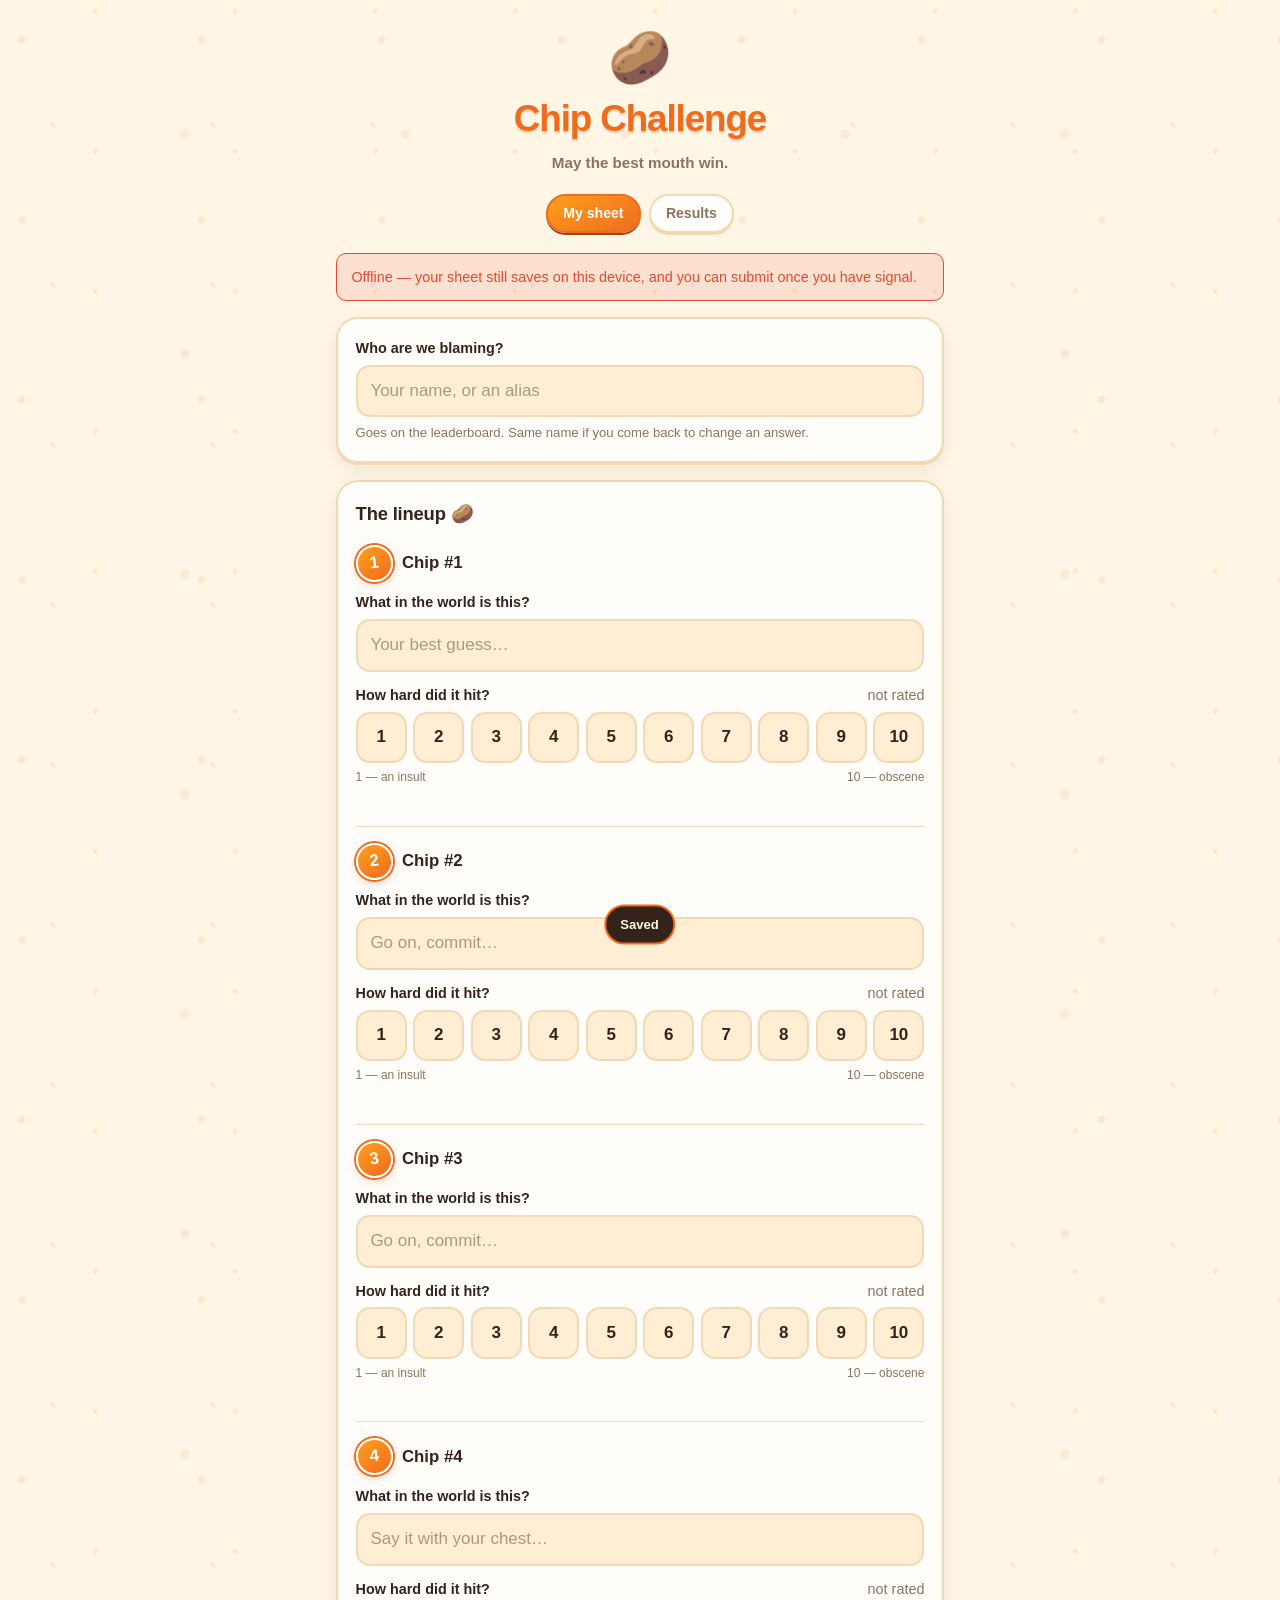
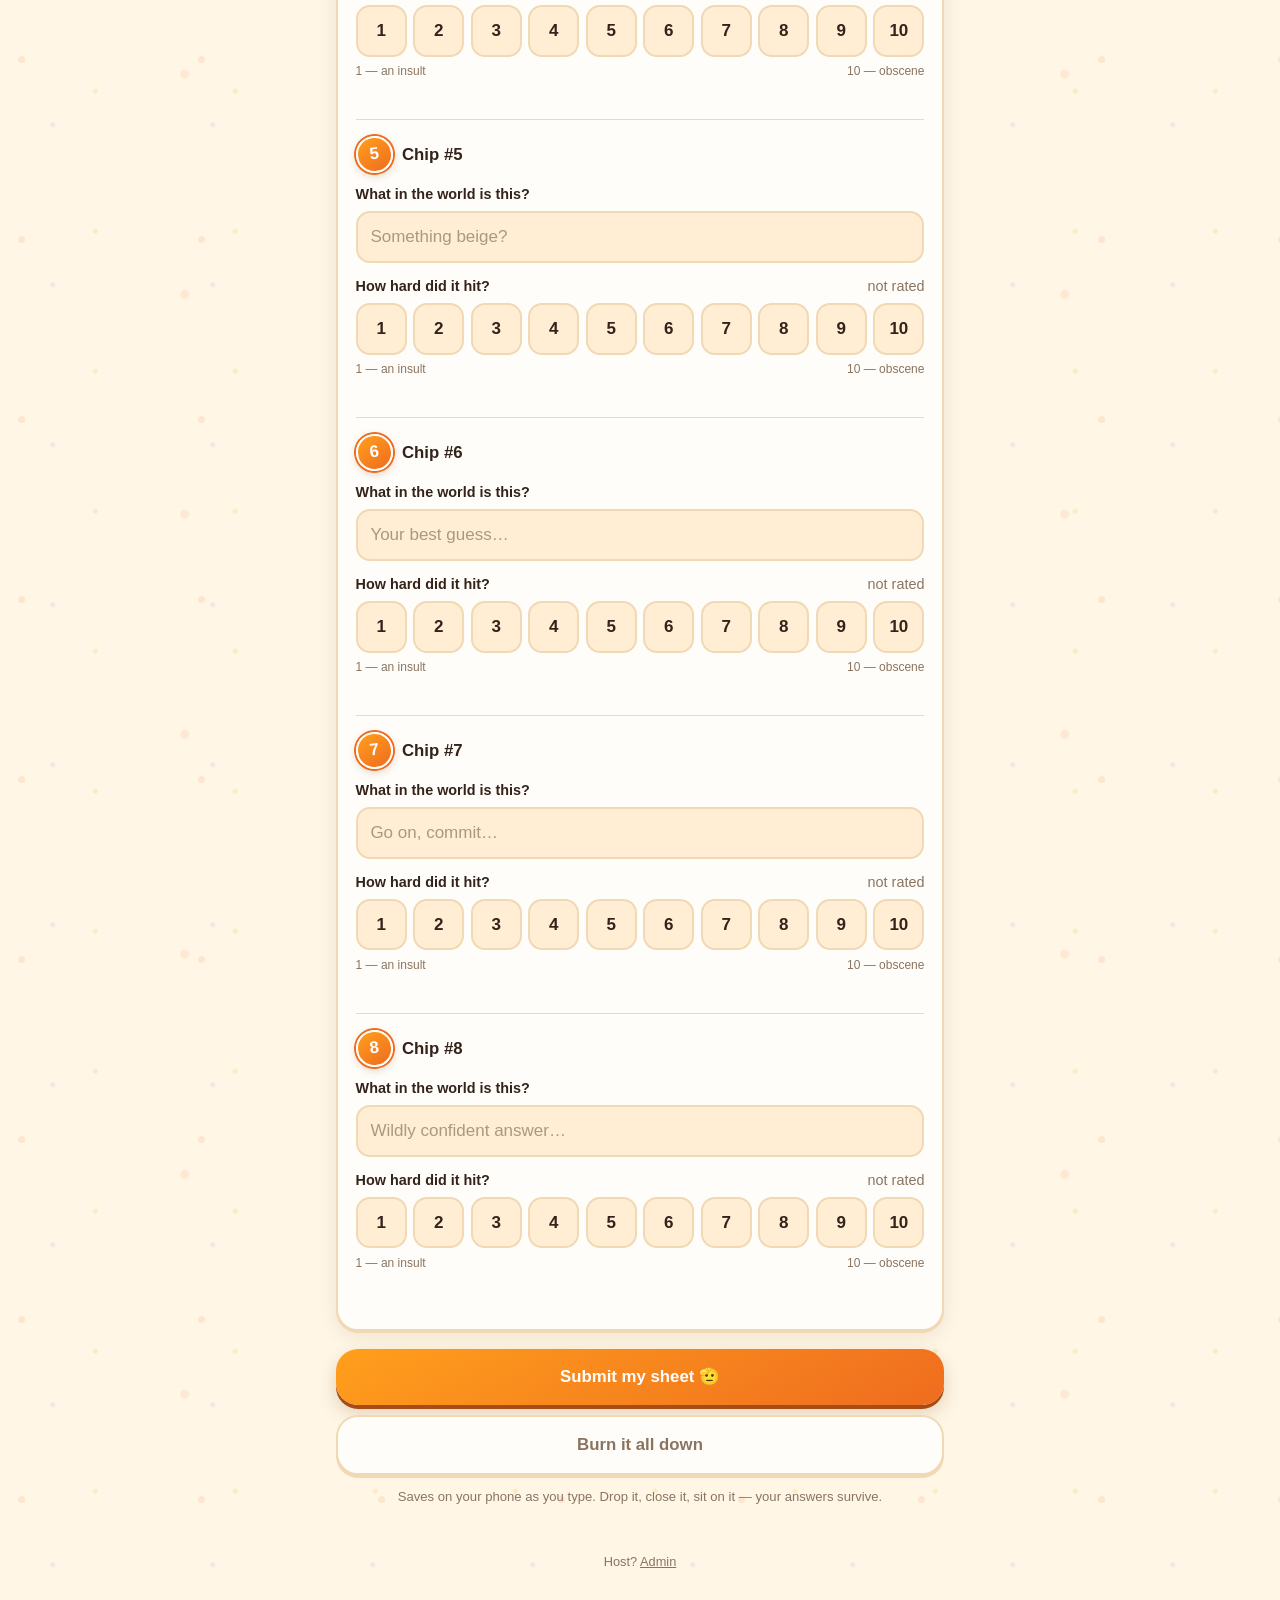
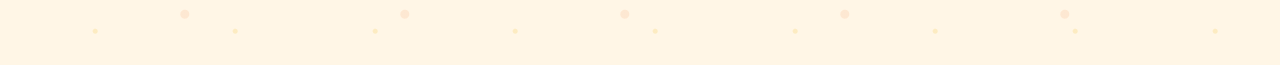
==== commit f1e9acf6: "Fix "Burn it all down" leaving the sheet filled in The handler deleted the draft and then called loc" ====
--- a/index.html
+++ b/index.html
@@ -7,7 +7,7 @@
 <meta name="description" content="Guess the flavor, rank the chip. A blind taste test scorecard.">
 <meta name="theme-color" content="#d2691e">
 <link rel="icon" href="data:image/svg+xml,<svg xmlns='http://www.w3.org/2000/svg' viewBox='0 0 100 100'><text y='.9em' font-size='90'>🥔</text></svg>">
-<link rel="stylesheet" href="css/style.css?v=202608161436">
+<link rel="stylesheet" href="css/style.css?v=202608161451">
 </head>
 <body>
 
@@ -56,8 +56,8 @@
   <p>Host? <a href="admin.html">Admin</a></p>
 </footer>
 
-<script src="js/config.js?v=202608161436"></script>
-<script src="js/flavor.js?v=202608161436"></script>
-<script src="js/form.js?v=202608161436"></script>
+<script src="js/config.js?v=202608161451"></script>
+<script src="js/flavor.js?v=202608161451"></script>
+<script src="js/form.js?v=202608161451"></script>
 </body>
 </html>
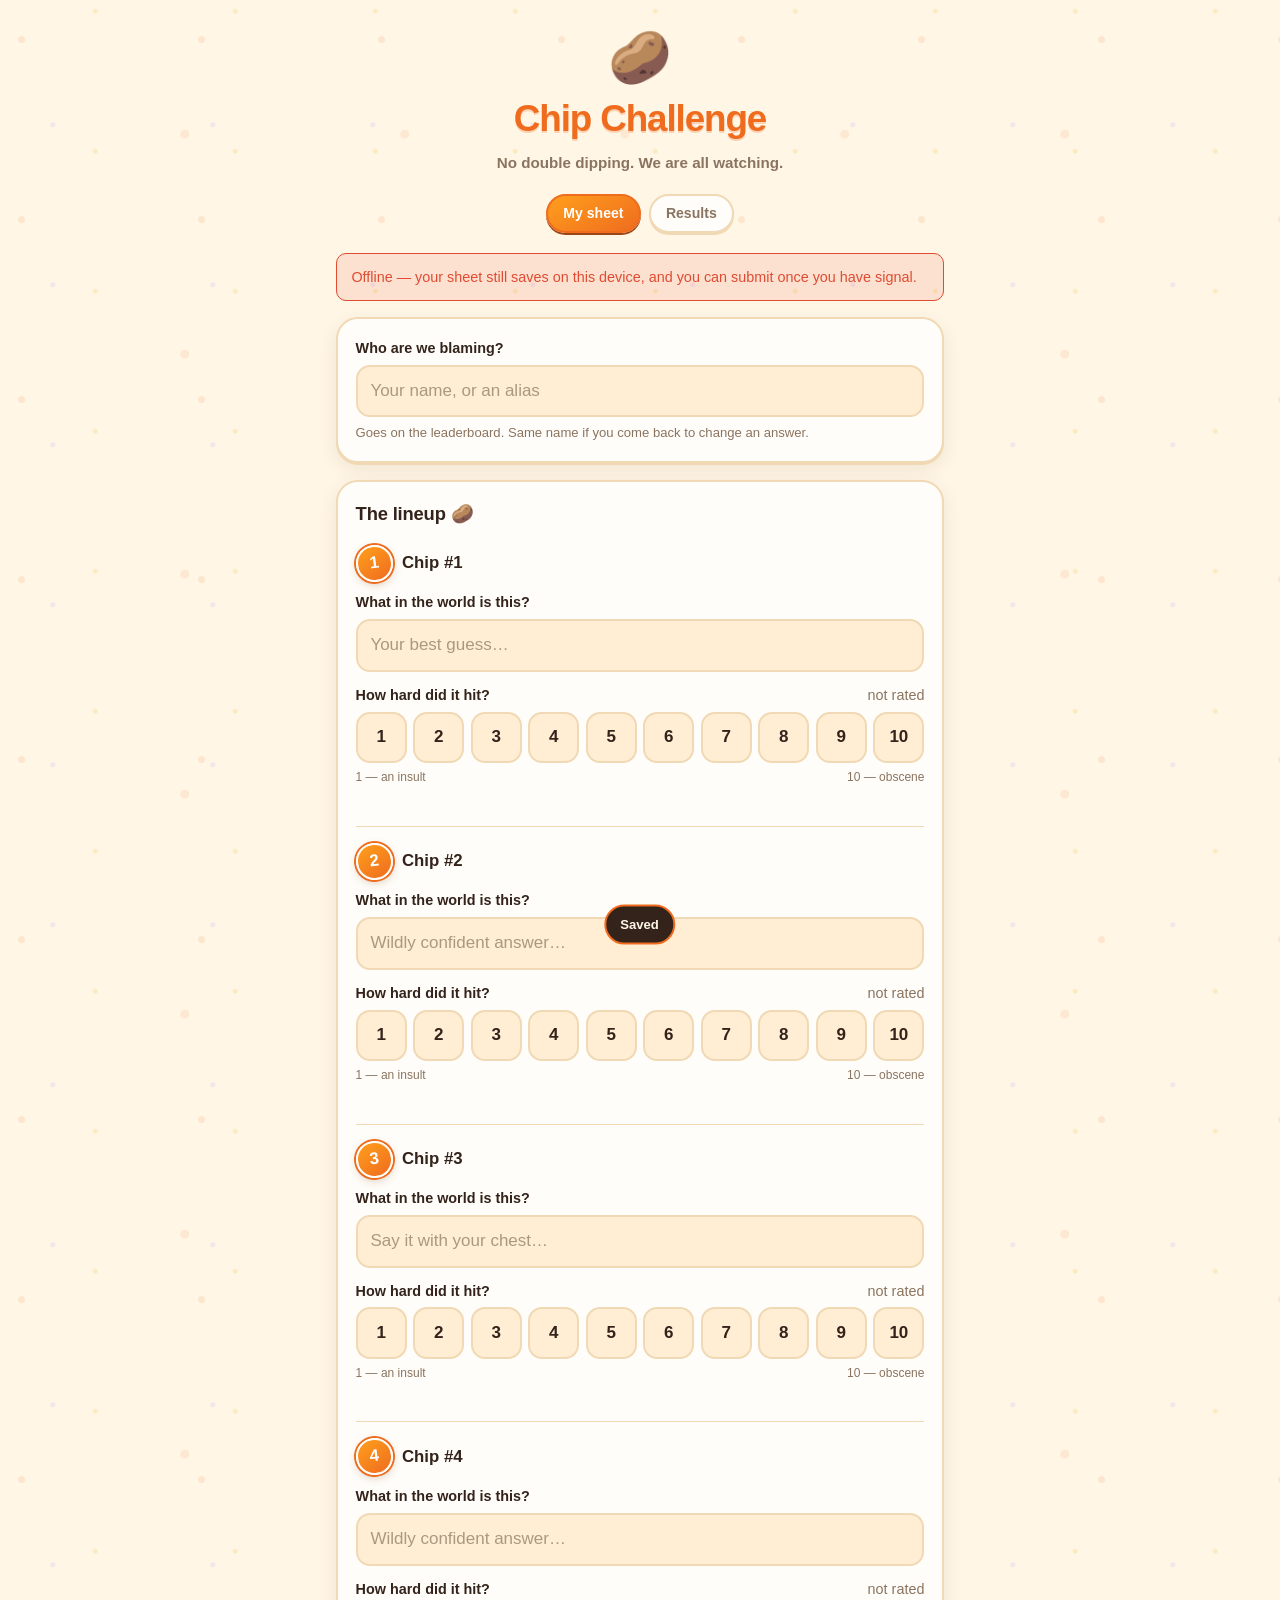
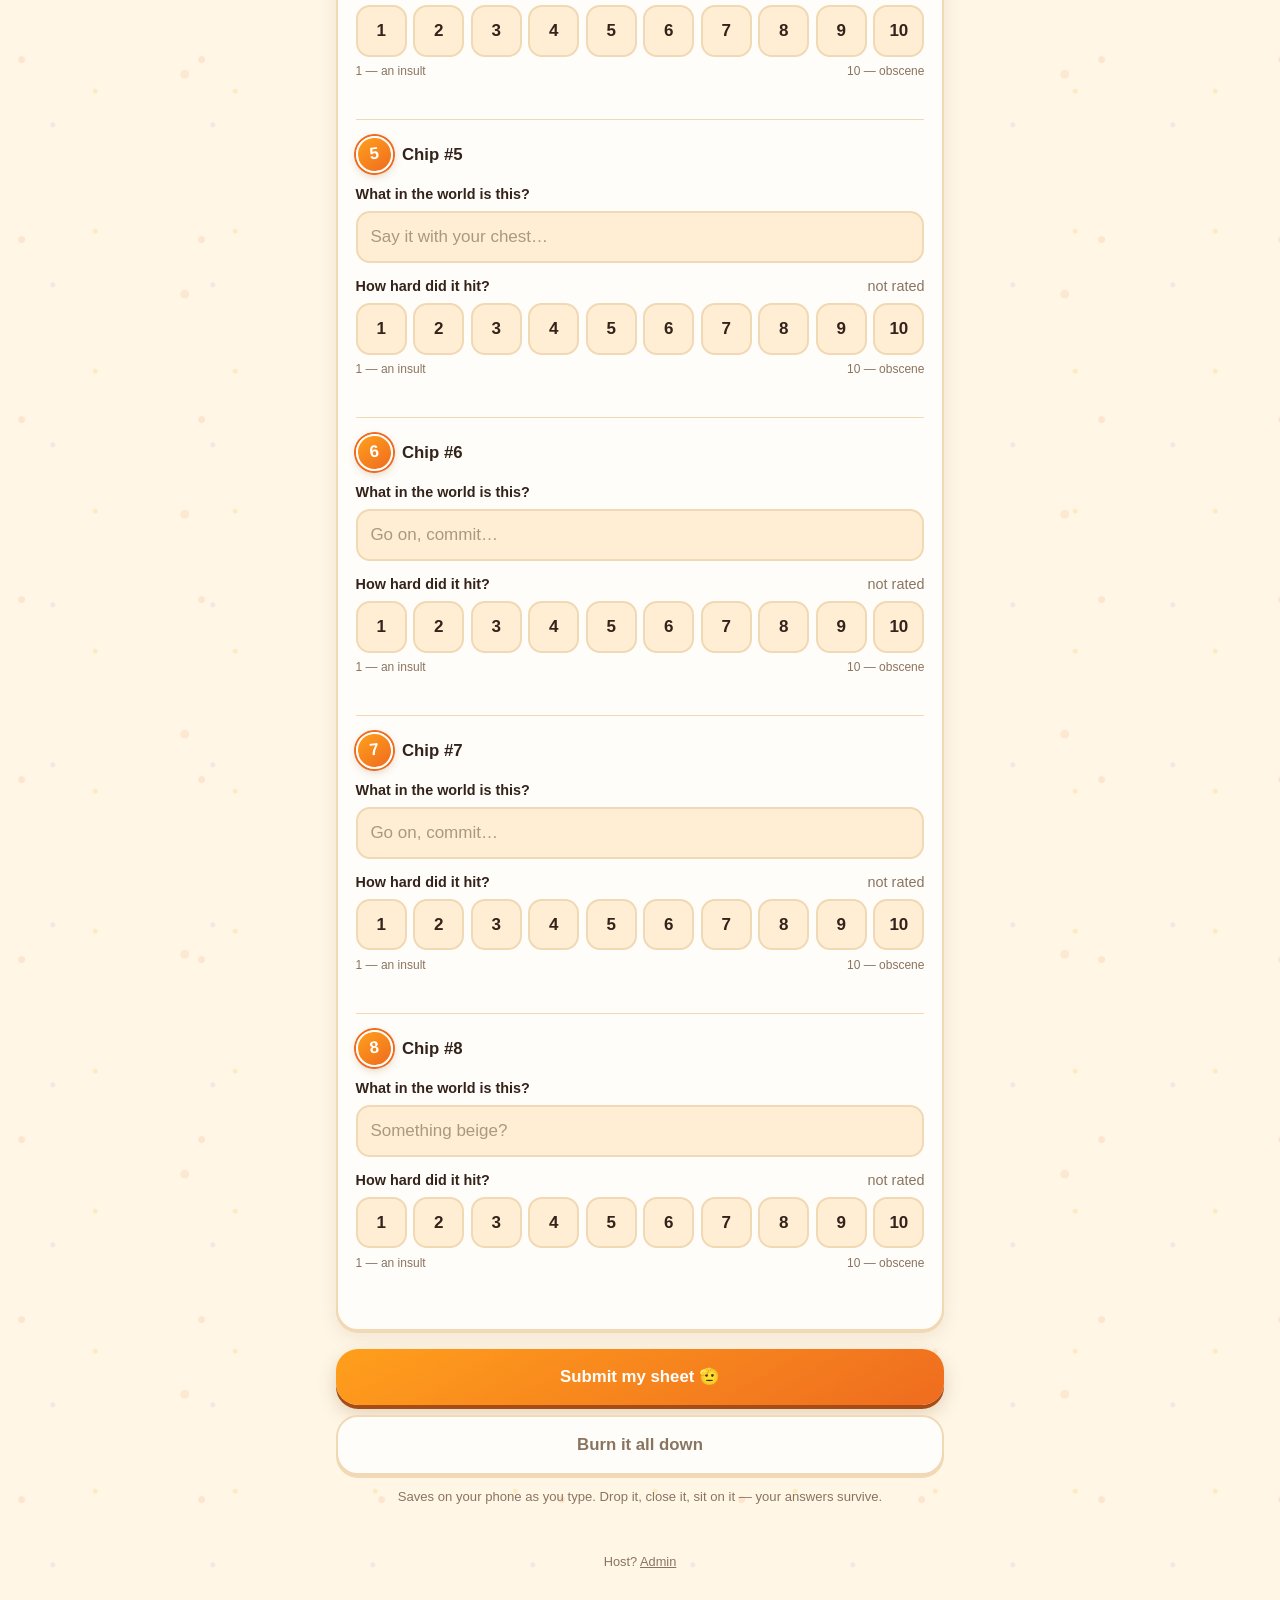
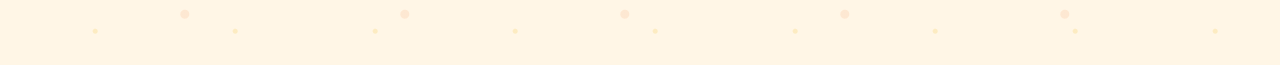
==== commit 9ade9b0b: "Add a closeness board scoring every guess out of 10 Right-or-wrong throws away most of what happened" ====
--- a/index.html
+++ b/index.html
@@ -7,7 +7,7 @@
 <meta name="description" content="Guess the flavor, rank the chip. A blind taste test scorecard.">
 <meta name="theme-color" content="#d2691e">
 <link rel="icon" href="data:image/svg+xml,<svg xmlns='http://www.w3.org/2000/svg' viewBox='0 0 100 100'><text y='.9em' font-size='90'>🥔</text></svg>">
-<link rel="stylesheet" href="css/style.css?v=202608161451">
+<link rel="stylesheet" href="css/style.css?v=202608162046">
 </head>
 <body>
 
@@ -56,8 +56,8 @@
   <p>Host? <a href="admin.html">Admin</a></p>
 </footer>
 
-<script src="js/config.js?v=202608161451"></script>
-<script src="js/flavor.js?v=202608161451"></script>
-<script src="js/form.js?v=202608161451"></script>
+<script src="js/config.js?v=202608162046"></script>
+<script src="js/flavor.js?v=202608162046"></script>
+<script src="js/form.js?v=202608162046"></script>
 </body>
 </html>
--- a/css/style.css
+++ b/css/style.css
@@ -597,3 +597,60 @@
 }
 .award .award-win { display: block; font-weight: 800; font-size: 1.05rem; line-height: 1.25; }
 .award .award-sub { display: block; font-size: .82rem; color: var(--ink-soft); }
+
+/* ------------------------------------------------------------------ closeness */
+
+.close-row {
+  display: flex;
+  align-items: flex-start;
+  gap: .7rem;
+  padding: .65rem 0;
+  border-bottom: 2px dotted var(--line);
+}
+.close-row:last-child { border-bottom: 0; }
+
+.close-score {
+  flex: 0 0 auto;
+  width: 2.6rem;
+  height: 2.6rem;
+  border-radius: 50%;
+  display: grid;
+  place-items: center;
+  font-weight: 900;
+  font-size: 1.05rem;
+  font-variant-numeric: tabular-nums;
+  color: #fff;
+  border: 2px solid var(--bg-card);
+  box-shadow: 0 2px 6px rgba(120,72,20,.25);
+}
+.close-score.perfect { background: linear-gradient(150deg, #ffd166, var(--gold)); color: #4a3400; }
+.close-score.close   { background: linear-gradient(150deg, #6ee7a8, var(--good)); }
+.close-score.warm    { background: linear-gradient(150deg, var(--accent-2), var(--accent)); }
+.close-score.cold    { background: linear-gradient(150deg, #a99483, #85705f); }
+
+.close-body { flex: 1; min-width: 0; }
+.close-guess {
+  display: block;
+  font-weight: 800;
+  font-size: 1rem;
+  overflow-wrap: anywhere;
+}
+.close-truth { display: block; font-size: .85rem; color: var(--ink-soft); }
+.close-truth strong { color: var(--accent); }
+.close-note {
+  display: block;
+  margin-top: .2rem;
+  font-size: .85rem;
+  font-style: italic;
+  color: var(--ink-soft);
+  overflow-wrap: anywhere;
+}
+
+.legend-row {
+  display: flex;
+  align-items: center;
+  gap: .7rem;
+  padding: .45rem 0;
+  font-size: .88rem;
+}
+.legend-row .close-score { width: 2.9rem; height: 2.2rem; border-radius: 999px; font-size: .85rem; }
